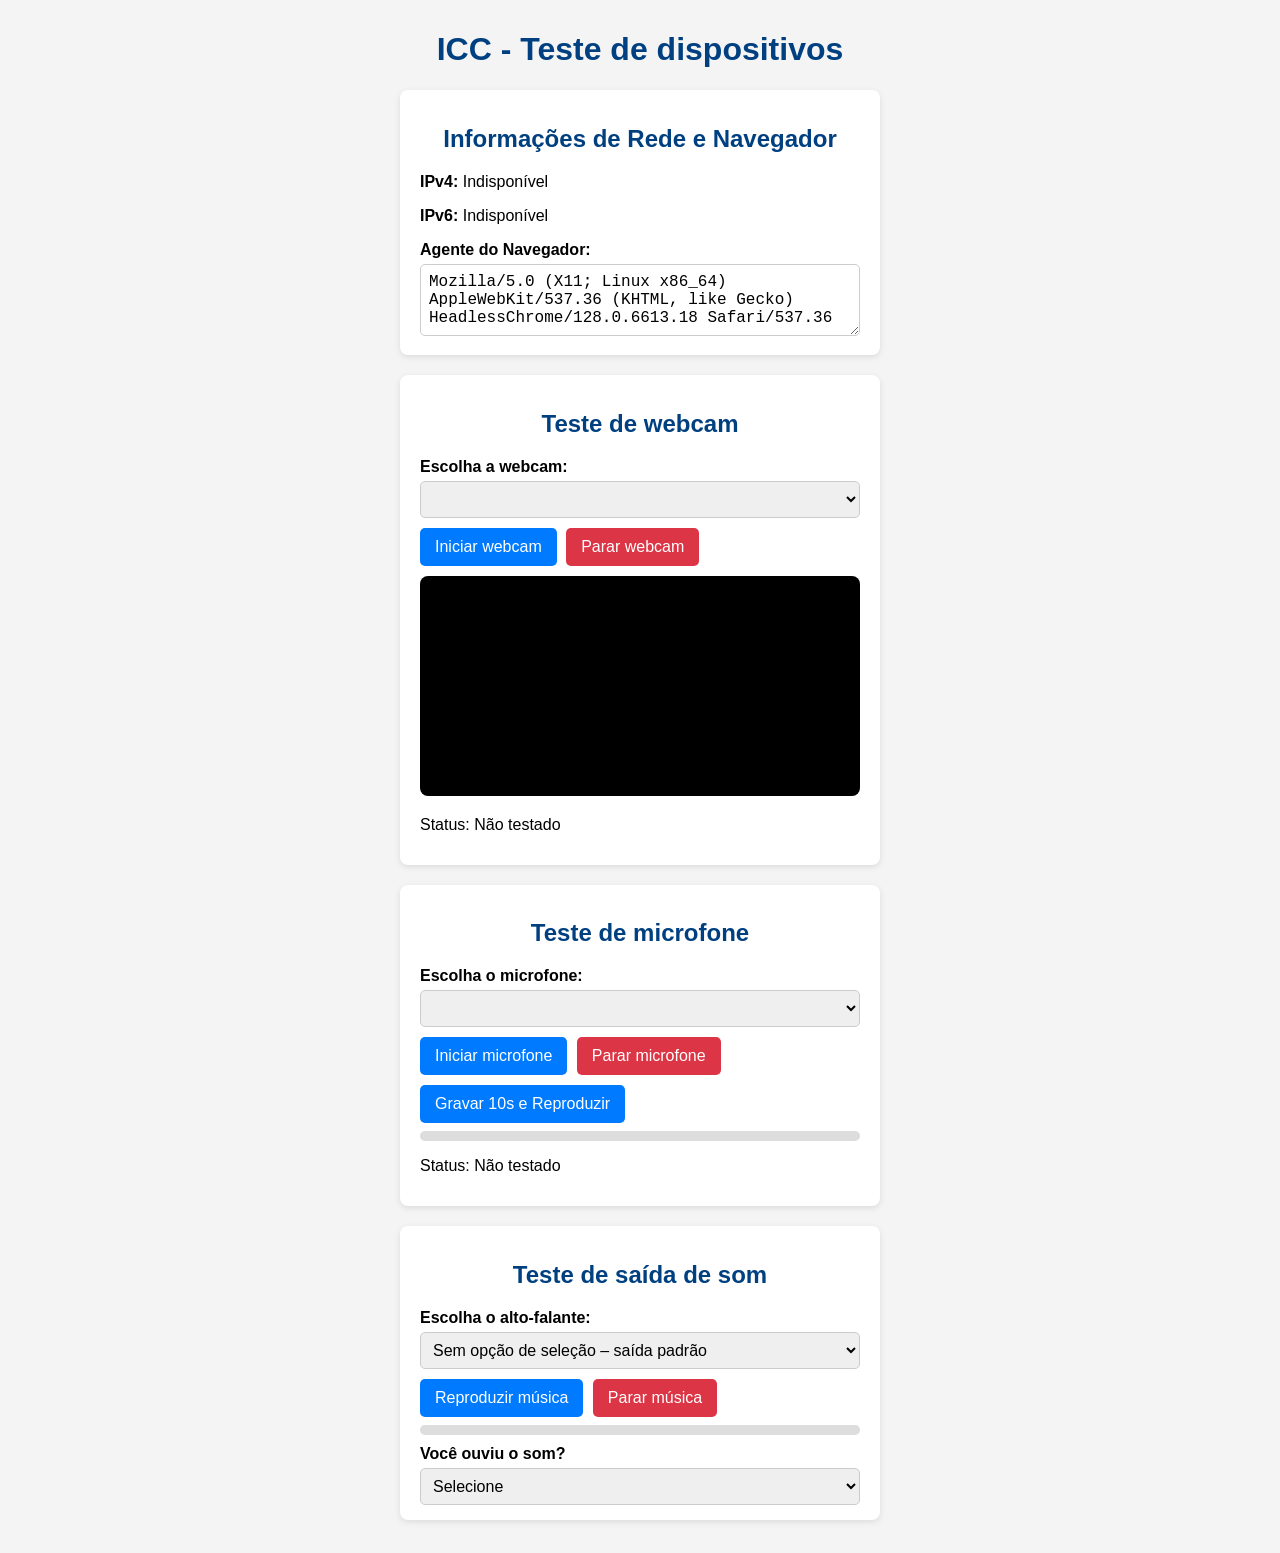
==== index.html @ 84e1ec60 "Create index.html" ====
<!DOCTYPE html>
<html lang="pt-BR">
<head>
  <meta charset="UTF-8" />
  <title>ICC - Teste de dispositivos</title>
  <meta name="viewport" content="width=device-width, initial-scale=1" />
  <style>
    body {
      font-family: Arial, sans-serif;
      margin: 0 auto;
      padding: 10px;
      max-width: 480px;
      background-color: #f4f4f4;
    }
    h1, h2 {
      text-align: center;
      color: #004080;
    }
    .test-section {
      background-color: #fff;
      padding: 15px 20px;
      margin-bottom: 20px;
      border-radius: 8px;
      box-shadow: 0 2px 6px rgba(0, 0, 0, 0.1);
    }
    label {
      font-weight: bold;
      display: block;
      margin-top: 10px;
    }
    select, textarea {
      width: 100%;
      padding: 8px;
      box-sizing: border-box;
      margin-top: 5px;
      font-size: 1rem;
      border: 1px solid #ccc;
      border-radius: 5px;
    }
    button {
      margin-top: 10px;
      margin-right: 5px;
      padding: 10px 15px;
      font-size: 1rem;
      border: none;
      border-radius: 5px;
      background-color: #007bff;
      color: white;
      cursor: pointer;
    }
    button.stop {
      background-color: #dc3545;
    }
    button:hover {
      background-color: #0056b3;
    }
    button.stop:hover {
      background-color: #b52a37;
    }
    button:disabled {
      background-color: #aaa;
      cursor: not-allowed;
    }
    video {
      width: 100%;
      background: #000;
      border-radius: 8px;
      margin-top: 10px;
    }
    #mic-level, #speaker-level {
      width: 100%;
      height: 10px;
      background: #ddd;
      border-radius: 5px;
      overflow: hidden;
      margin-top: 8px;
    }
    #mic-bar {
      height: 10px;
      background: #28a745;
      width: 0%;
      transition: width 0.2s;
    }
    #speaker-bar {
      height: 10px;
      background: #ffc107;
      width: 0%;
      transition: width 0.2s;
    }
    .geo-label, .isp-label {
      margin-top:2px;
      font-size: 0.98em;
      color: #555;
      font-style: italic;
    }
  </style>
</head>
<body>
<h1>ICC - Teste de dispositivos</h1>

<!-- Rede -->
<div class="test-section">
  <h2>Informações de Rede e Navegador</h2>
  <p><strong>IPv4:</strong> <span id="ipv4">Detectando...</span></p>
  <p class="geo-label" id="geo-ipv4"></p>
  <p class="isp-label" id="isp-label-ipv4"></p>
  <p><strong>IPv6:</strong> <span id="ipv6">Detectando...</span></p>
  <p class="geo-label" id="geo-ipv6"></p>
  <p class="isp-label" id="isp-label-ipv6"></p>
  <label>Agente do Navegador:</label>
  <textarea id="user-agent" rows="3" readonly></textarea>
</div>

<!-- Webcam -->
<div class="test-section">
  <h2>Teste de webcam</h2>
  <label for="webcam-select">Escolha a webcam:</label>
  <select id="webcam-select"></select>
  <button onclick="startWebcam()">Iniciar webcam</button>
  <button onclick="stopWebcam()" class="stop">Parar webcam</button>
  <video id="webcam" autoplay playsinline></video>
  <p id="webcam-status">Status: Não testado</p>
</div>

<!-- Microfone -->
<div class="test-section">
  <h2>Teste de microfone</h2>
  <label for="mic-select">Escolha o microfone:</label>
  <select id="mic-select"></select>
  <button onclick="startMic()">Iniciar microfone</button>
  <button onclick="stopMic()" class="stop">Parar microfone</button>
  <button onclick="recordMicFor10s()">Gravar 10s e Reproduzir</button>
  <div id="mic-level"><div id="mic-bar"></div></div>
  <p id="mic-status">Status: Não testado</p>
  <audio id="mic-playback" controls style="margin-top:10px; display:none;"></audio>
</div>

<!-- Saída de som -->
<div class="test-section">
  <h2>Teste de saída de som</h2>
  <label for="spk-select">Escolha o alto-falante:</label>
  <select id="spk-select"></select>
  <audio id="audio-test" src="test-sound.mp3" preload="auto"></audio>
  <button id="playBtn" onclick="playSound()">Reproduzir música</button>
  <button onclick="stopSound()" class="stop">Parar música</button>
  <div id="speaker-level"><div id="speaker-bar"></div></div>
  <label>Você ouviu o som?</label>
  <select id="speaker-result">
    <option value="">Selecione</option>
    <option value="sim">Sim</option>
    <option value="nao">Não</option>
  </select>
</div>

<script>
  document.getElementById("user-agent").value = navigator.userAgent;
  const webcamSelect = document.getElementById("webcam-select");
  const micSelect = document.getElementById("mic-select");
  const spkSelect = document.getElementById("spk-select");
  const video = document.getElementById("webcam");
  const micBar = document.getElementById("mic-bar");
  const speakerBar = document.getElementById("speaker-bar");
  const playBtn = document.getElementById("playBtn");
  const audio = document.getElementById("audio-test");
  const micPlayback = document.getElementById("mic-playback");

  let webcamStream = null;
  let micStream = null;
  let micAudioContext = null;
  let micProcessor = null;
  let speakerAudioContext = null;
  let speakerAnalyser = null;
  let speakerProcessor = null;
  let speakerSource = null;
  let micRecorder = null;
  let recordedChunks = [];

  function listDevices() {
    navigator.mediaDevices.enumerateDevices().then(devices => {
      webcamSelect.innerHTML = "";
      micSelect.innerHTML = "";
      spkSelect.innerHTML = "";
      devices.forEach(device => {
        const option = document.createElement("option");
        option.value = device.deviceId;
        option.text = device.label || "Dispositivo não identificado";
        if (device.kind === "videoinput") webcamSelect.appendChild(option.cloneNode(true));
        if (device.kind === "audioinput") micSelect.appendChild(option.cloneNode(true));
        if (device.kind === "audiooutput" && typeof spkSelect.setSinkId === "function")
          spkSelect.appendChild(option.cloneNode(true));
      });
      if (spkSelect.options.length === 0) {
        let option = document.createElement("option");
        option.value = "";
        option.text = "Sem opção de seleção – saída padrão";
        spkSelect.appendChild(option);
      }
    });
  }

  function startWebcam() {
    stopWebcam();
    const deviceId = webcamSelect.value;
    const constraints = { video: { deviceId: deviceId ? { exact: deviceId } : undefined } };
    navigator.mediaDevices.getUserMedia(constraints)
      .then(stream => {
        webcamStream = stream;
        video.srcObject = stream;
        document.getElementById("webcam-status").textContent = "Webcam funcionando!";
      })
      .catch(() => {
        document.getElementById("webcam-status").textContent = "Erro ao acessar a webcam.";
      });
  }

  function stopWebcam() {
    if (webcamStream) {
      webcamStream.getTracks().forEach(track => track.stop());
      webcamStream = null;
      video.srcObject = null;
      document.getElementById("webcam-status").textContent = "Webcam parada.";
    }
  }

  function startMic() {
    stopMic();
    const deviceId = micSelect.value;
    const constraints = { audio: deviceId ? { deviceId: { exact: deviceId } } : true };
    navigator.mediaDevices.getUserMedia({ audio: constraints.audio })
      .then(stream => {
        micStream = stream;
        micAudioContext = new (window.AudioContext || window.webkitAudioContext)();
        const source = micAudioContext.createMediaStreamSource(stream);
        const analyser = micAudioContext.createAnalyser();
        micProcessor = micAudioContext.createScriptProcessor(1024, 1, 1);
        source.connect(analyser);
        analyser.connect(micProcessor);
        micProcessor.connect(micAudioContext.destination);
        micProcessor.onaudioprocess = () => {
          let data = new Uint8Array(analyser.frequencyBinCount);
          analyser.getByteFrequencyData(data);
          let avg = data.reduce((a, b) => a + b) / data.length;
          micBar.style.width = Math.min(100, avg) + "%";
          if (avg > 10)
            document.getElementById("mic-status").textContent = "Microfone funcionando!";
        };
        document.getElementById("mic-status").textContent = "Microfone capturando...";
      })
      .catch(() => {
        document.getElementById("mic-status").textContent = "Erro ao acessar o microfone.";
      });
  }

  function stopMic() {
    if (micProcessor) micProcessor.disconnect();
    if (micAudioContext) micAudioContext.close();
    if (micStream) micStream.getTracks().forEach(track => track.stop());
    micProcessor = null;
    micAudioContext = null;
    micStream = null;
    micBar.style.width = "0%";
    document.getElementById("mic-status").textContent = "Microfone parado.";
  }

  // --- New: Record 10s mic and playback ---
  function recordMicFor10s() {
    navigator.mediaDevices.getUserMedia({ audio: true })
      .then(stream => {
        micRecorder = new MediaRecorder(stream);
        recordedChunks = [];

        micRecorder.ondataavailable = e => {
          if (e.data.size > 0) recordedChunks.push(e.data);
        };

        micRecorder.onstop = () => {
          const blob = new Blob(recordedChunks, { type: "audio/webm" });
          const url = URL.createObjectURL(blob);
          micPlayback.src = url;
          micPlayback.style.display = "block";
          micPlayback.play();
        };

        micRecorder.start();
        document.getElementById("mic-status").textContent = "Gravando 10s...";

        setTimeout(() => {
          micRecorder.stop();
          stream.getTracks().forEach(track => track.stop());
          document.getElementById("mic-status").textContent = "Reprodução da gravação.";
        }, 10000);
      })
      .catch(err => {
        document.getElementById("mic-status").textContent = "Erro ao gravar: " + err;
      });
  }

  // --- Áudio de saída ---
  function setupSpeakerAnalyzer() {
    if (!speakerAudioContext) {
      speakerAudioContext = new (window.AudioContext || window.webkitAudioContext)();
      speakerSource = speakerAudioContext.createMediaElementSource(audio);
      speakerAnalyser = speakerAudioContext.createAnalyser();
      speakerProcessor = speakerAudioContext.createScriptProcessor(1024, 1, 1);
      speakerSource.connect(speakerAnalyser);
      speakerAnalyser.connect(speakerProcessor);
      speakerProcessor.connect(speakerAudioContext.destination);
      speakerSource.connect(speakerAudioContext.destination);
      speakerProcessor.onaudioprocess = () => {
        let data = new Uint8Array(speakerAnalyser.frequencyBinCount);
        speakerAnalyser.getByteFrequencyData(data);
        let avg = data.reduce((a, b) => a + b) / data.length;
        speakerBar.style.width = Math.min(100, avg) + "%";
      };
    }
  }

  function playSound() {
    playBtn.disabled = true;
    setupSpeakerAnalyzer();
    if (speakerAudioContext && speakerAudioContext.state === "suspended") {
      speakerAudioContext.resume().then(() => playAudio());
    } else {
      playAudio();
    }
    function playAudio() {
      const outputId = spkSelect.value;
      playBtn.disabled = false;
      if (typeof audio.setSinkId === "function" && outputId) {
        audio.setSinkId(outputId).then(() => audio.play()).catch(() => audio.play());
      } else {
        audio.play();
      }
    }
  }

  function stopSound() {
    audio.pause();
    audio.currentTime = 0;
    speakerBar.style.width = "0%";
    if (speakerAudioContext && speakerAudioContext.state !== "closed") {
      speakerAudioContext.suspend();
    }
  }

  // --- IP/ISP info ---
  function getIPv4AndISP() {
    fetch("https://ipwhois.app/json/?lang=pt")
      .then(res => res.json())
      .then(data => {
        document.getElementById("ipv4").textContent = data.ip || "Indisponível";
        let geo = [];
        if (data.city) geo.push(data.city);
        if (data.region) geo.push(data.region);
        if (data.country) geo.push(data.country);
        document.getElementById("geo-ipv4").textContent = geo.length ? "Localização: " + geo.join(", ") : "";
        document.getElementById("isp-label-ipv4").textContent = data.isp ? "Provedor (ISP): " + decodeURIComponent(escape(data.isp)) : "";
      })
      .catch(() => {
        document.getElementById("ipv4").textContent = "Indisponível";
        document.getElementById("geo-ipv4").textContent = "";
        document.getElementById("isp-label-ipv4").textContent = "";
      });
  }

  function getIPv6AndISP() {
    fetch("https://api64.ipify.org?format=json")
      .then(res => res.json())
      .then(ip => {
        if (ip.ip && ip.ip.includes(":")) {
          document.getElementById("ipv6").textContent = ip.ip;
          return fetch(`https://ipwhois.app/json/${ip.ip}?lang=pt`);
        } else {
          throw new Error("Sem IPv6");
        }
      })
      .then(res => res.json())
      .then(data => {
        let geo = [];
        if (data.city) geo.push(data.city);
        if (data.region) geo.push(data.region);
        if (data.country) geo.push(data.country);
        document.getElementById("geo-ipv6").textContent = geo.length ? "Localização: " + geo.join(", ") : "";
        document.getElementById("isp-label-ipv6").textContent = data.isp ? "Provedor (ISP): " + decodeURIComponent(escape(data.isp)) : "";
      })
      .catch(() => {
        document.getElementById("ipv6").textContent = "Indisponível";
        document.getElementById("geo-ipv6").textContent = "";
        document.getElementById("isp-label-ipv6").textContent = "";
      });
  }

  window.onload = () => {
    navigator.mediaDevices.getUserMedia({ audio: true })
      .then(stream => {
        stream.getTracks().forEach(t => t.stop());
        listDevices();
      })
      .catch(() => listDevices());
    getIPv4AndISP();
    getIPv6AndISP();
  };

  navigator.mediaDevices.addEventListener("devicechange", listDevices);
  audio.addEventListener("ended", () => {
    speakerBar.style.width = "0%";
  });
</script>
</body>
</html>
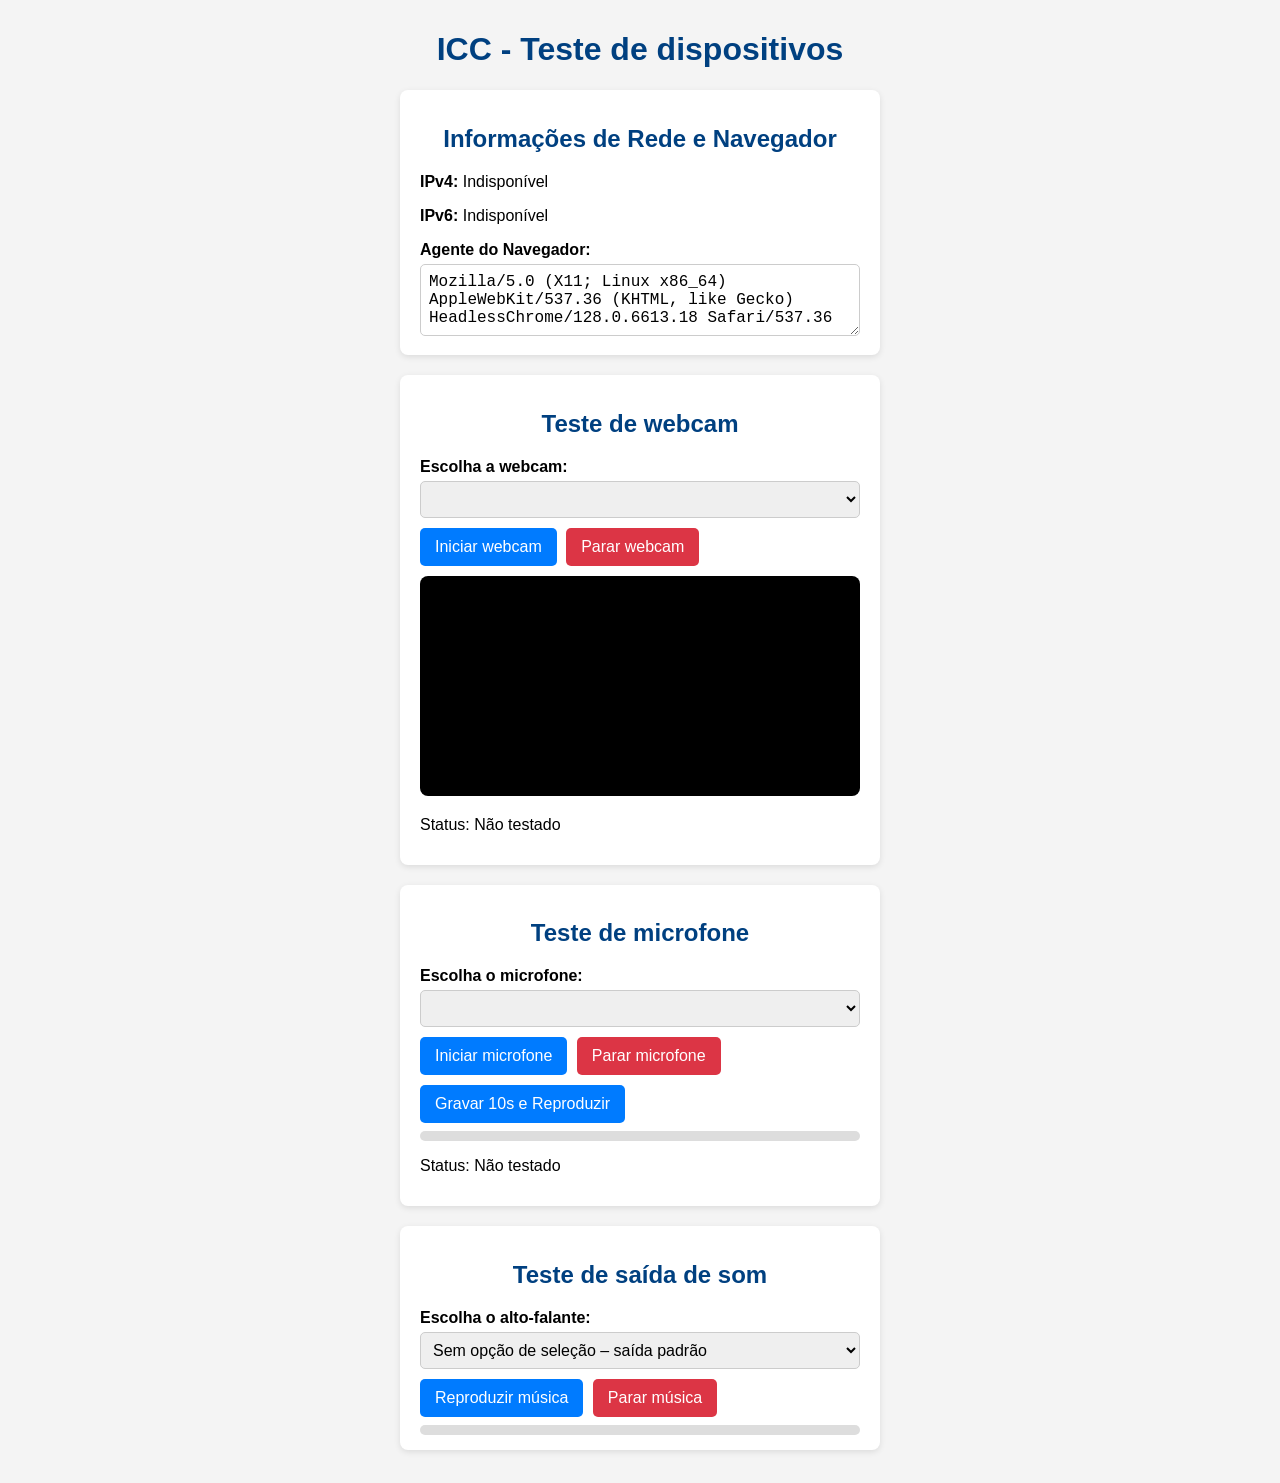
==== commit 50ebdcab: "Update index.html" ====
--- a/index.html
+++ b/index.html
@@ -144,12 +144,6 @@
   <button id="playBtn" onclick="playSound()">Reproduzir música</button>
   <button onclick="stopSound()" class="stop">Parar música</button>
   <div id="speaker-level"><div id="speaker-bar"></div></div>
-  <label>Você ouviu o som?</label>
-  <select id="speaker-result">
-    <option value="">Selecione</option>
-    <option value="sim">Sim</option>
-    <option value="nao">Não</option>
-  </select>
 </div>
 
 <script>
@@ -262,7 +256,7 @@
     document.getElementById("mic-status").textContent = "Microfone parado.";
   }
 
-  // --- New: Record 10s mic and playback ---
+  // --- New: Record 10s mic with countdown ---
   function recordMicFor10s() {
     navigator.mediaDevices.getUserMedia({ audio: true })
       .then(stream => {
@@ -282,9 +276,19 @@
         };
 
         micRecorder.start();
-        document.getElementById("mic-status").textContent = "Gravando 10s...";
+
+        let remaining = 10; // countdown seconds
+        document.getElementById("mic-status").textContent = `Gravando (${remaining}s restantes)...`;
+
+        let countdown = setInterval(() => {
+          remaining--;
+          if (remaining > 0) {
+            document.getElementById("mic-status").textContent = `Gravando (${remaining}s restantes)...`;
+          }
+        }, 1000);
 
         setTimeout(() => {
+          clearInterval(countdown);
           micRecorder.stop();
           stream.getTracks().forEach(track => track.stop());
           document.getElementById("mic-status").textContent = "Reprodução da gravação.";
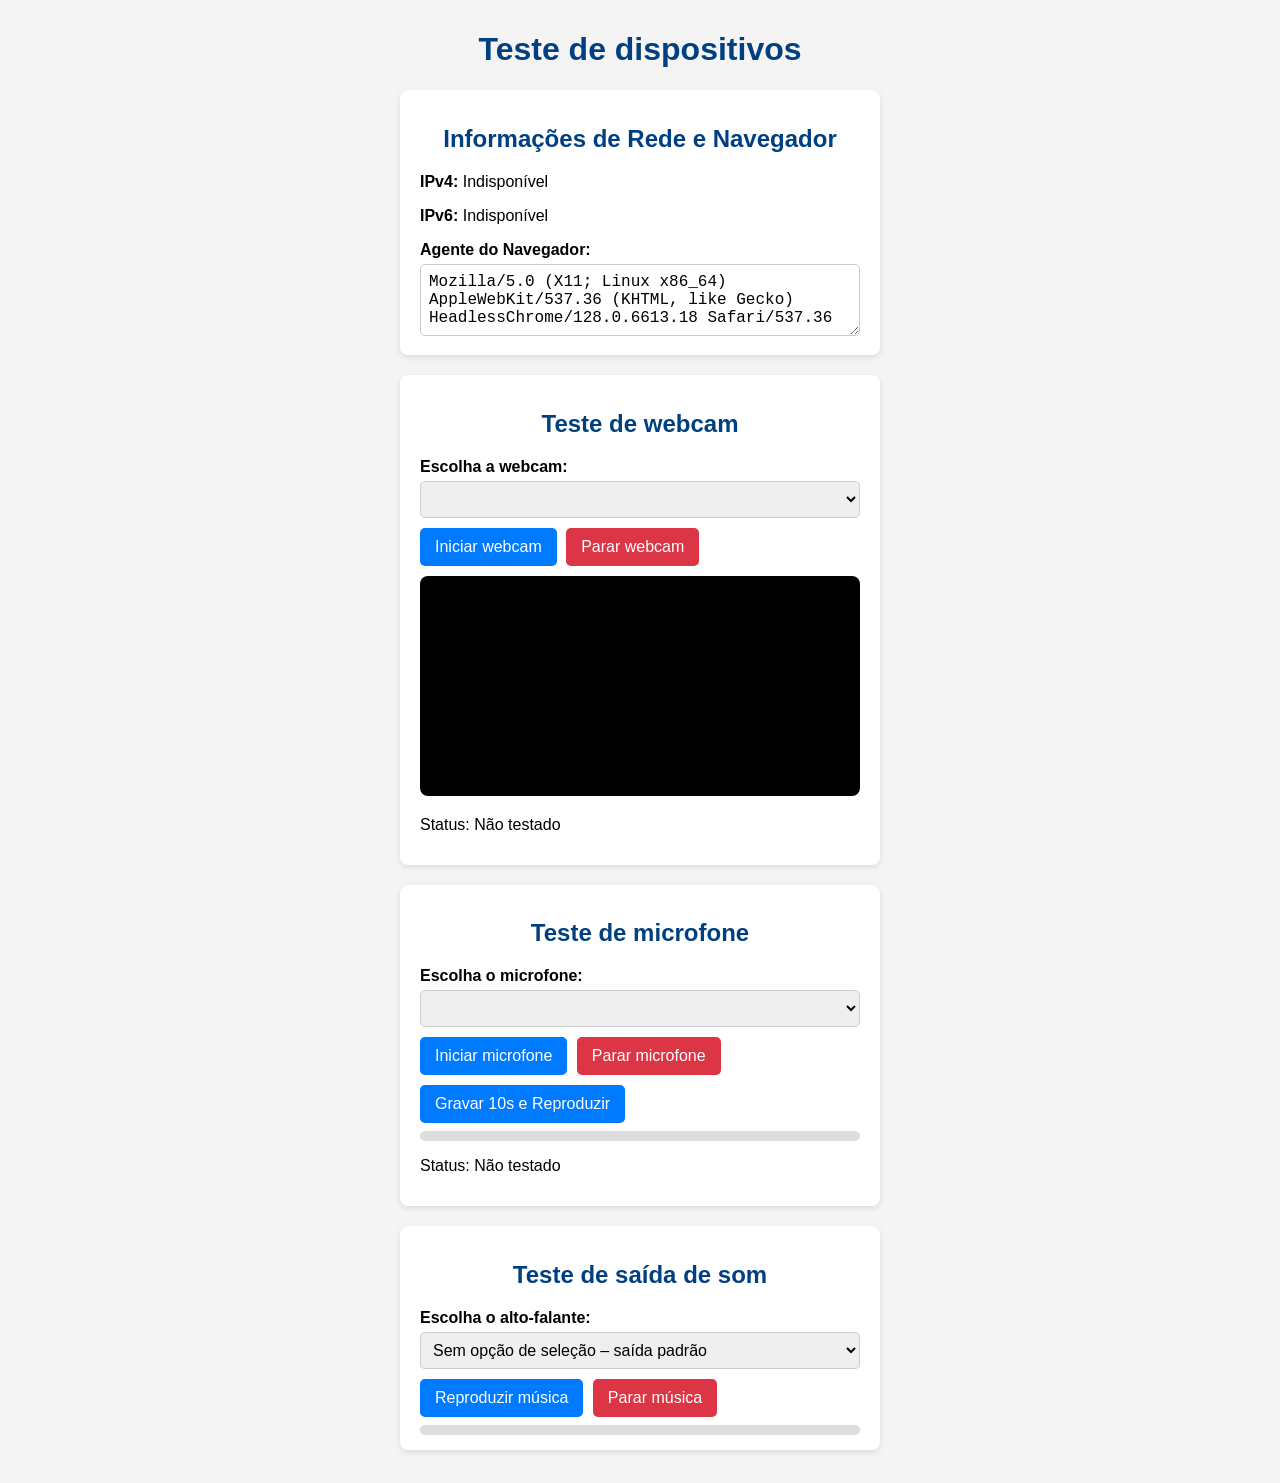
==== commit 7751992e: "Update index.html" ====
--- a/index.html
+++ b/index.html
@@ -2,7 +2,7 @@
 <html lang="pt-BR">
 <head>
   <meta charset="UTF-8" />
-  <title>ICC - Teste de dispositivos</title>
+  <title>Teste de dispositivos</title>
   <meta name="viewport" content="width=device-width, initial-scale=1" />
   <style>
     body {
@@ -87,6 +87,11 @@
       width: 0%;
       transition: width 0.2s;
     }
+    #mic-playback {
+      margin-top: 10px;
+      display: none;
+      width: 100%;
+    }
     .geo-label, .isp-label {
       margin-top:2px;
       font-size: 0.98em;
@@ -96,7 +101,7 @@
   </style>
 </head>
 <body>
-<h1>ICC - Teste de dispositivos</h1>
+<h1>Teste de dispositivos</h1>
 
 <!-- Rede -->
 <div class="test-section">
@@ -132,7 +137,7 @@
   <button onclick="recordMicFor10s()">Gravar 10s e Reproduzir</button>
   <div id="mic-level"><div id="mic-bar"></div></div>
   <p id="mic-status">Status: Não testado</p>
-  <audio id="mic-playback" controls style="margin-top:10px; display:none;"></audio>
+  <audio id="mic-playback" controls></audio>
 </div>
 
 <!-- Saída de som -->
@@ -147,7 +152,10 @@
 </div>
 
 <script>
+  // Populate UA
   document.getElementById("user-agent").value = navigator.userAgent;
+
+  // Elements
   const webcamSelect = document.getElementById("webcam-select");
   const micSelect = document.getElementById("mic-select");
   const spkSelect = document.getElementById("spk-select");
@@ -158,22 +166,62 @@
   const audio = document.getElementById("audio-test");
   const micPlayback = document.getElementById("mic-playback");
 
+  // State
   let webcamStream = null;
   let micStream = null;
+
+  // Live mic monitor
   let micAudioContext = null;
-  let micProcessor = null;
+  let micWorkletNode = null;
+
+  // Speaker analyzer via AudioWorklet
   let speakerAudioContext = null;
-  let speakerAnalyser = null;
-  let speakerProcessor = null;
+  let speakerWorkletNode = null;
   let speakerSource = null;
+
+  // Recorder
   let micRecorder = null;
   let recordedChunks = [];
 
+  // Recording-time monitor
+  let recordAudioContext = null;
+  let recordWorkletNode = null;
+
+  // Helper: create an ObjectURL for the AudioWorklet processor code
+  function makeLevelWorkletURL() {
+    const code = `
+      class LevelMeterProcessor extends AudioWorkletProcessor {
+        process(inputs) {
+          const input = inputs[0];
+          if (input && input[0]) {
+            const ch = input[0];
+            let sum = 0;
+            for (let i = 0; i < ch.length; i++) sum += Math.abs(ch[i]);
+            const avg = ch.length ? sum / ch.length : 0;
+            this.port.postMessage(avg);
+          }
+          return true;
+        }
+      }
+      registerProcessor('level-meter', LevelMeterProcessor);
+    `;
+    return URL.createObjectURL(new Blob([code], { type: 'application/javascript' }));
+  }
+
+  async function addLevelWorkletTo(ac) {
+    // Each AudioContext must load its own worklet module
+    const url = makeLevelWorkletURL();
+    await ac.audioWorklet.addModule(url);
+    URL.revokeObjectURL(url);
+  }
+
+  // Devices
   function listDevices() {
     navigator.mediaDevices.enumerateDevices().then(devices => {
       webcamSelect.innerHTML = "";
       micSelect.innerHTML = "";
       spkSelect.innerHTML = "";
+
       devices.forEach(device => {
         const option = document.createElement("option");
         option.value = device.deviceId;
@@ -183,8 +231,9 @@
         if (device.kind === "audiooutput" && typeof spkSelect.setSinkId === "function")
           spkSelect.appendChild(option.cloneNode(true));
       });
+
       if (spkSelect.options.length === 0) {
-        let option = document.createElement("option");
+        const option = document.createElement("option");
         option.value = "";
         option.text = "Sem opção de seleção – saída padrão";
         spkSelect.appendChild(option);
@@ -192,6 +241,7 @@
     });
   }
 
+  // Webcam
   function startWebcam() {
     stopWebcam();
     const deviceId = webcamSelect.value;
@@ -206,128 +256,138 @@
         document.getElementById("webcam-status").textContent = "Erro ao acessar a webcam.";
       });
   }
-
   function stopWebcam() {
     if (webcamStream) {
-      webcamStream.getTracks().forEach(track => track.stop());
+      webcamStream.getTracks().forEach(t => t.stop());
+      video.srcObject = null;
       webcamStream = null;
-      video.srcObject = null;
       document.getElementById("webcam-status").textContent = "Webcam parada.";
     }
   }
 
-  function startMic() {
+  // Live mic using AudioWorklet
+  async function startMic() {
     stopMic();
     const deviceId = micSelect.value;
     const constraints = { audio: deviceId ? { deviceId: { exact: deviceId } } : true };
-    navigator.mediaDevices.getUserMedia({ audio: constraints.audio })
-      .then(stream => {
-        micStream = stream;
-        micAudioContext = new (window.AudioContext || window.webkitAudioContext)();
-        const source = micAudioContext.createMediaStreamSource(stream);
-        const analyser = micAudioContext.createAnalyser();
-        micProcessor = micAudioContext.createScriptProcessor(1024, 1, 1);
-        source.connect(analyser);
-        analyser.connect(micProcessor);
-        micProcessor.connect(micAudioContext.destination);
-        micProcessor.onaudioprocess = () => {
-          let data = new Uint8Array(analyser.frequencyBinCount);
-          analyser.getByteFrequencyData(data);
-          let avg = data.reduce((a, b) => a + b) / data.length;
-          micBar.style.width = Math.min(100, avg) + "%";
-          if (avg > 10)
-            document.getElementById("mic-status").textContent = "Microfone funcionando!";
-        };
-        document.getElementById("mic-status").textContent = "Microfone capturando...";
-      })
-      .catch(() => {
-        document.getElementById("mic-status").textContent = "Erro ao acessar o microfone.";
-      });
+    try {
+      const stream = await navigator.mediaDevices.getUserMedia({ audio: constraints.audio });
+      micStream = stream;
+
+      micAudioContext = new (window.AudioContext || window.webkitAudioContext)();
+      await addLevelWorkletTo(micAudioContext);
+
+      const source = micAudioContext.createMediaStreamSource(stream);
+      micWorkletNode = new AudioWorkletNode(micAudioContext, 'level-meter');
+      micWorkletNode.port.onmessage = (e) => {
+        const pct = Math.min(100, Math.round(e.data * 100));
+        micBar.style.width = pct + "%";
+        if (pct > 10) document.getElementById("mic-status").textContent = "Microfone funcionando!";
+      };
+
+      source.connect(micWorkletNode);
+      document.getElementById("mic-status").textContent = "Microfone capturando...";
+    } catch (e) {
+      document.getElementById("mic-status").textContent = "Erro ao acessar o microfone.";
+    }
   }
 
   function stopMic() {
-    if (micProcessor) micProcessor.disconnect();
-    if (micAudioContext) micAudioContext.close();
-    if (micStream) micStream.getTracks().forEach(track => track.stop());
-    micProcessor = null;
+    if (micWorkletNode) { try { micWorkletNode.disconnect(); } catch {} }
+    if (micAudioContext) { try { micAudioContext.close(); } catch {} }
+    if (micStream) { micStream.getTracks().forEach(t => t.stop()); }
+    micWorkletNode = null;
     micAudioContext = null;
     micStream = null;
     micBar.style.width = "0%";
     document.getElementById("mic-status").textContent = "Microfone parado.";
   }
 
-  // --- New: Record 10s mic with countdown ---
-  function recordMicFor10s() {
-    navigator.mediaDevices.getUserMedia({ audio: true })
-      .then(stream => {
-        micRecorder = new MediaRecorder(stream);
-        recordedChunks = [];
-
-        micRecorder.ondataavailable = e => {
-          if (e.data.size > 0) recordedChunks.push(e.data);
-        };
-
-        micRecorder.onstop = () => {
-          const blob = new Blob(recordedChunks, { type: "audio/webm" });
-          const url = URL.createObjectURL(blob);
-          micPlayback.src = url;
-          micPlayback.style.display = "block";
-          micPlayback.play();
-        };
-
-        micRecorder.start();
-
-        let remaining = 10; // countdown seconds
-        document.getElementById("mic-status").textContent = `Gravando (${remaining}s restantes)...`;
-
-        let countdown = setInterval(() => {
-          remaining--;
-          if (remaining > 0) {
-            document.getElementById("mic-status").textContent = `Gravando (${remaining}s restantes)...`;
-          }
-        }, 1000);
-
-        setTimeout(() => {
-          clearInterval(countdown);
-          micRecorder.stop();
-          stream.getTracks().forEach(track => track.stop());
-          document.getElementById("mic-status").textContent = "Reprodução da gravação.";
-        }, 10000);
-      })
-      .catch(err => {
-        document.getElementById("mic-status").textContent = "Erro ao gravar: " + err;
-      });
-  }
-
-  // --- Áudio de saída ---
-  function setupSpeakerAnalyzer() {
+  // Record 10s with countdown and visualize using AudioWorklet
+  async function recordMicFor10s() {
+    try {
+      const stream = await navigator.mediaDevices.getUserMedia({ audio: true });
+      micRecorder = new MediaRecorder(stream);
+      recordedChunks = [];
+
+      recordAudioContext = new (window.AudioContext || window.webkitAudioContext)();
+      await addLevelWorkletTo(recordAudioContext);
+
+      const source = recordAudioContext.createMediaStreamSource(stream);
+      recordWorkletNode = new AudioWorkletNode(recordAudioContext, 'level-meter');
+      recordWorkletNode.port.onmessage = (e) => {
+        const pct = Math.min(100, Math.round(e.data * 100));
+        micBar.style.width = pct + "%";
+      };
+
+      source.connect(recordWorkletNode);
+
+      micRecorder.ondataavailable = e => { if (e.data.size > 0) recordedChunks.push(e.data); };
+      micRecorder.onstop = () => {
+        try { recordWorkletNode.disconnect(); } catch {}
+        try { recordAudioContext.close(); } catch {}
+        micBar.style.width = "0%";
+
+        const blob = new Blob(recordedChunks, { type: "audio/webm" });
+        const url = URL.createObjectURL(blob);
+        micPlayback.src = url;
+        micPlayback.style.display = "block";
+        micPlayback.play();
+      };
+
+      micRecorder.start();
+
+      let remaining = 10;
+      const status = document.getElementById("mic-status");
+      status.textContent = `Gravando (${remaining}s restantes)...`;
+
+      const countdown = setInterval(() => {
+        remaining--;
+        if (remaining > 0) status.textContent = `Gravando (${remaining}s restantes)...`;
+      }, 1000);
+
+      setTimeout(() => {
+        clearInterval(countdown);
+        micRecorder.stop();
+        stream.getTracks().forEach(t => t.stop());
+        status.textContent = "Reprodução da gravação.";
+      }, 10000);
+    } catch (err) {
+      document.getElementById("mic-status").textContent = "Erro ao gravar: " + err;
+    }
+  }
+
+  // Speaker analyzer using AudioWorklet (replaces ScriptProcessorNode)
+  async function setupSpeakerAnalyzer() {
     if (!speakerAudioContext) {
       speakerAudioContext = new (window.AudioContext || window.webkitAudioContext)();
+      await addLevelWorkletTo(speakerAudioContext);
+
       speakerSource = speakerAudioContext.createMediaElementSource(audio);
-      speakerAnalyser = speakerAudioContext.createAnalyser();
-      speakerProcessor = speakerAudioContext.createScriptProcessor(1024, 1, 1);
-      speakerSource.connect(speakerAnalyser);
-      speakerAnalyser.connect(speakerProcessor);
-      speakerProcessor.connect(speakerAudioContext.destination);
+      speakerWorkletNode = new AudioWorkletNode(speakerAudioContext, 'level-meter');
+      speakerWorkletNode.port.onmessage = (e) => {
+        const level = Math.min(100, Math.round(e.data * 100));
+        speakerBar.style.width = level + "%";
+      };
+
+      // Route audio to worklet and to speakers
+      speakerSource.connect(speakerWorkletNode);
       speakerSource.connect(speakerAudioContext.destination);
-      speakerProcessor.onaudioprocess = () => {
-        let data = new Uint8Array(speakerAnalyser.frequencyBinCount);
-        speakerAnalyser.getByteFrequencyData(data);
-        let avg = data.reduce((a, b) => a + b) / data.length;
-        speakerBar.style.width = Math.min(100, avg) + "%";
-      };
+      // Worklet node doesn't need to connect to destination; it's only for metering
     }
   }
 
   function playSound() {
     playBtn.disabled = true;
-    setupSpeakerAnalyzer();
-    if (speakerAudioContext && speakerAudioContext.state === "suspended") {
-      speakerAudioContext.resume().then(() => playAudio());
-    } else {
-      playAudio();
-    }
-    function playAudio() {
+    setupSpeakerAnalyzer().then(() => {
+      if (speakerAudioContext.state === "suspended") {
+        speakerAudioContext.resume().then(startPlayback).catch(startPlayback);
+      } else {
+        startPlayback();
+      }
+    });
+
+    function startPlayback() {
       const outputId = spkSelect.value;
       playBtn.disabled = false;
       if (typeof audio.setSinkId === "function" && outputId) {
@@ -347,16 +407,13 @@
     }
   }
 
-  // --- IP/ISP info ---
+  // IP/ISP info
   function getIPv4AndISP() {
     fetch("https://ipwhois.app/json/?lang=pt")
       .then(res => res.json())
       .then(data => {
         document.getElementById("ipv4").textContent = data.ip || "Indisponível";
-        let geo = [];
-        if (data.city) geo.push(data.city);
-        if (data.region) geo.push(data.region);
-        if (data.country) geo.push(data.country);
+        const geo = [data.city, data.region, data.country].filter(Boolean);
         document.getElementById("geo-ipv4").textContent = geo.length ? "Localização: " + geo.join(", ") : "";
         document.getElementById("isp-label-ipv4").textContent = data.isp ? "Provedor (ISP): " + decodeURIComponent(escape(data.isp)) : "";
       })
@@ -380,10 +437,7 @@
       })
       .then(res => res.json())
       .then(data => {
-        let geo = [];
-        if (data.city) geo.push(data.city);
-        if (data.region) geo.push(data.region);
-        if (data.country) geo.push(data.country);
+        const geo = [data.city, data.region, data.country].filter(Boolean);
         document.getElementById("geo-ipv6").textContent = geo.length ? "Localização: " + geo.join(", ") : "";
         document.getElementById("isp-label-ipv6").textContent = data.isp ? "Provedor (ISP): " + decodeURIComponent(escape(data.isp)) : "";
       })
@@ -394,6 +448,7 @@
       });
   }
 
+  // Init
   window.onload = () => {
     navigator.mediaDevices.getUserMedia({ audio: true })
       .then(stream => {
@@ -404,7 +459,6 @@
     getIPv4AndISP();
     getIPv6AndISP();
   };
-
   navigator.mediaDevices.addEventListener("devicechange", listDevices);
   audio.addEventListener("ended", () => {
     speakerBar.style.width = "0%";
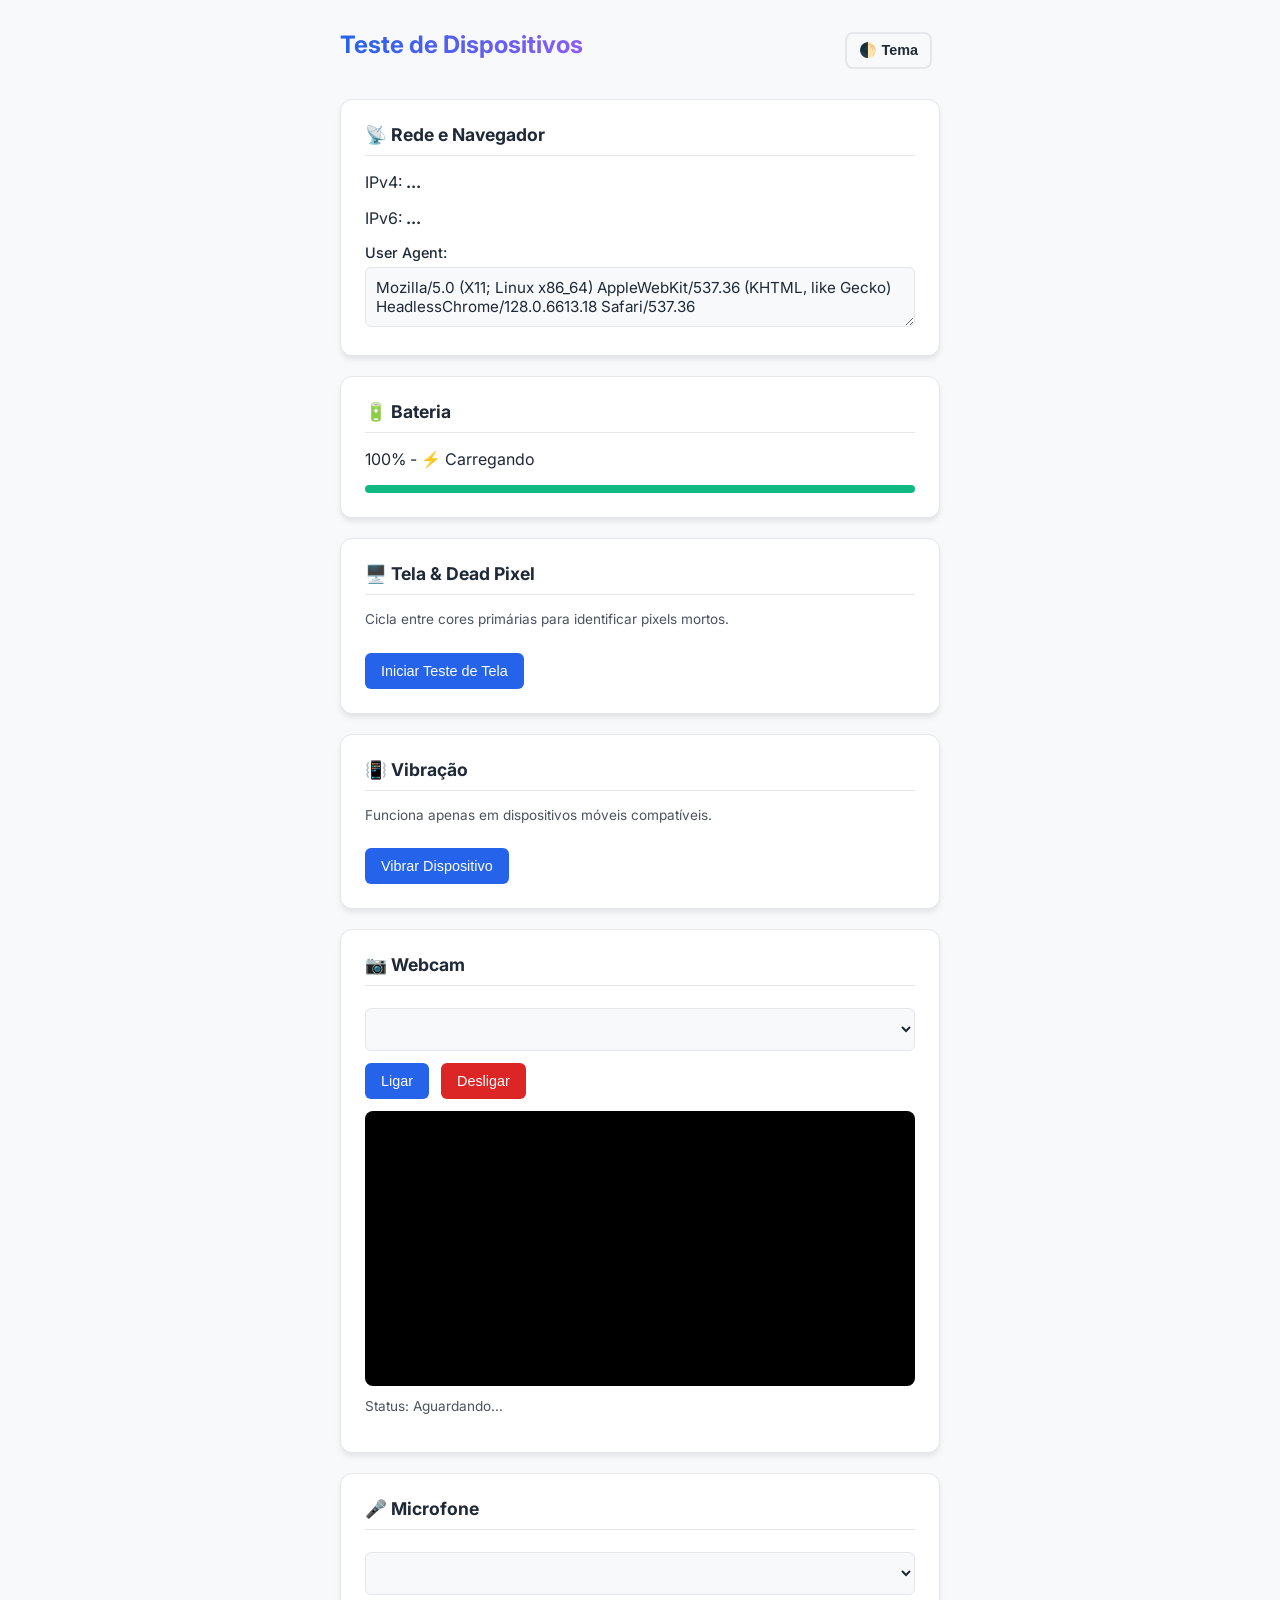
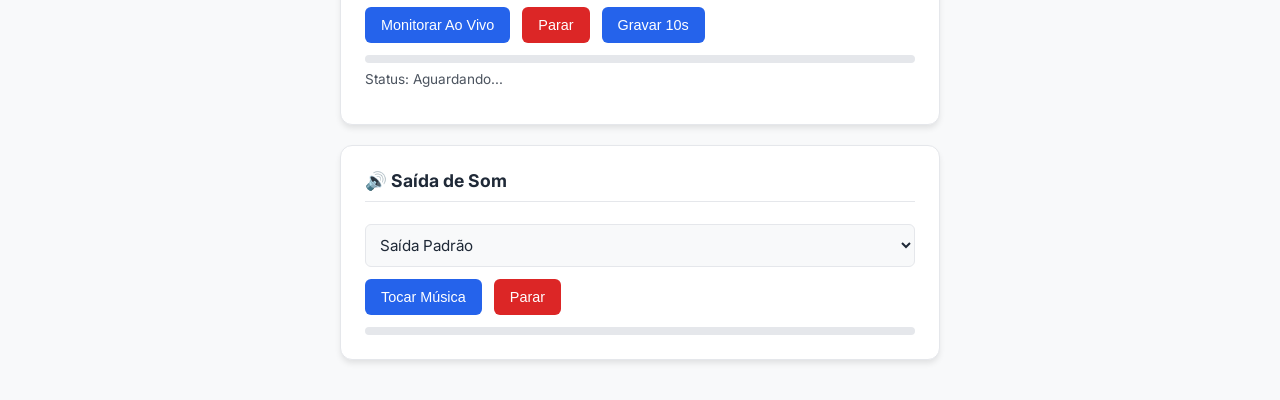
==== commit fa86cfc6: "Update index.html" ====
--- a/index.html
+++ b/index.html
@@ -1,468 +1,667 @@
 <!DOCTYPE html>
 <html lang="pt-BR">
+
 <head>
   <meta charset="UTF-8" />
-  <title>Teste de dispositivos</title>
+  <title>Teste de Dispositivos Pro</title>
   <meta name="viewport" content="width=device-width, initial-scale=1" />
+  <link rel="preconnect" href="https://fonts.googleapis.com">
+  <link rel="preconnect" href="https://fonts.gstatic.com" crossorigin>
+  <link href="https://fonts.googleapis.com/css2?family=Inter:wght@400;500;600;700&display=swap" rel="stylesheet">
   <style>
+    :root {
+      --bg-color: #f8f9fa;
+      --text-color: #1f2937;
+      --card-bg: #ffffff;
+      --primary: #2563eb;
+      --primary-hover: #1d4ed8;
+      --danger: #dc2626;
+      --danger-hover: #b91c1c;
+      --border-color: #e5e7eb;
+      --success: #10b981;
+    }
+
+    body.dark-mode {
+      --bg-color: #111827;
+      --text-color: #f9fafb;
+      --card-bg: #1f2937;
+      --primary: #3b82f6;
+      --primary-hover: #60a5fa;
+      --border-color: #374151;
+    }
+
     body {
-      font-family: Arial, sans-serif;
+      font-family: 'Inter', sans-serif;
+      margin: 0;
+      padding: 20px;
+      background-color: var(--bg-color);
+      color: var(--text-color);
+      transition: background-color 0.3s, color 0.3s;
+    }
+
+    .container {
+      max-width: 600px;
       margin: 0 auto;
+    }
+
+    header {
+      display: flex;
+      justify-content: space-between;
+      align-items: center;
+      margin-bottom: 30px;
+    }
+
+    h1 {
+      font-size: 1.5rem;
+      font-weight: 700;
+      margin: 0;
+      background: linear-gradient(90deg, var(--primary), #8b5cf6);
+      -webkit-background-clip: text;
+      -webkit-text-fill-color: transparent;
+    }
+
+    .theme-toggle {
+      background: none;
+      border: 2px solid var(--border-color);
+      color: var(--text-color);
+      padding: 8px 12px;
+      border-radius: 8px;
+      cursor: pointer;
+      font-weight: 600;
+      transition: all 0.2s;
+    }
+
+    .theme-toggle:hover {
+      background-color: var(--border-color);
+    }
+
+    .test-card {
+      background-color: var(--card-bg);
+      padding: 24px;
+      margin-bottom: 20px;
+      border-radius: 12px;
+      box-shadow: 0 4px 6px -1px rgba(0, 0, 0, 0.1);
+      border: 1px solid var(--border-color);
+      transition: transform 0.2s;
+    }
+
+    .test-card:hover {
+      transform: translateY(-2px);
+    }
+
+    h2 {
+      font-size: 1.1rem;
+      margin-top: 0;
+      margin-bottom: 16px;
+      border-bottom: 1px solid var(--border-color);
+      padding-bottom: 10px;
+    }
+
+    label {
+      font-weight: 500;
+      display: block;
+      margin-top: 12px;
+      font-size: 0.9rem;
+    }
+
+    select,
+    textarea {
+      width: 100%;
       padding: 10px;
-      max-width: 480px;
-      background-color: #f4f4f4;
-    }
-    h1, h2 {
-      text-align: center;
-      color: #004080;
-    }
-    .test-section {
-      background-color: #fff;
-      padding: 15px 20px;
-      margin-bottom: 20px;
-      border-radius: 8px;
-      box-shadow: 0 2px 6px rgba(0, 0, 0, 0.1);
-    }
-    label {
-      font-weight: bold;
-      display: block;
-      margin-top: 10px;
-    }
-    select, textarea {
-      width: 100%;
-      padding: 8px;
       box-sizing: border-box;
-      margin-top: 5px;
-      font-size: 1rem;
-      border: 1px solid #ccc;
-      border-radius: 5px;
-    }
+      margin-top: 6px;
+      font-size: 0.95rem;
+      border: 1px solid var(--border-color);
+      border-radius: 6px;
+      background-color: var(--bg-color);
+      color: var(--text-color);
+      font-family: inherit;
+    }
+
     button {
-      margin-top: 10px;
-      margin-right: 5px;
-      padding: 10px 15px;
-      font-size: 1rem;
+      margin-top: 12px;
+      margin-right: 8px;
+      padding: 10px 16px;
+      font-size: 0.9rem;
+      font-weight: 500;
       border: none;
-      border-radius: 5px;
-      background-color: #007bff;
+      border-radius: 6px;
+      background-color: var(--primary);
       color: white;
       cursor: pointer;
-    }
+      transition: background-color 0.2s;
+    }
+
+    button:hover {
+      background-color: var(--primary-hover);
+    }
+
     button.stop {
-      background-color: #dc3545;
-    }
-    button:hover {
-      background-color: #0056b3;
-    }
+      background-color: var(--danger);
+    }
+
     button.stop:hover {
-      background-color: #b52a37;
-    }
-    button:disabled {
-      background-color: #aaa;
-      cursor: not-allowed;
-    }
+      background-color: var(--danger-hover);
+    }
+
     video {
       width: 100%;
       background: #000;
       border-radius: 8px;
-      margin-top: 10px;
-    }
-    #mic-level, #speaker-level {
+      margin-top: 12px;
+    }
+
+    .bar-container {
       width: 100%;
-      height: 10px;
-      background: #ddd;
-      border-radius: 5px;
+      height: 8px;
+      background: var(--border-color);
+      border-radius: 4px;
       overflow: hidden;
+      margin-top: 12px;
+    }
+
+    .bar-fill {
+      height: 100%;
+      background: var(--success);
+      width: 0%;
+      transition: width 0.1s linear;
+    }
+
+    #speaker-bar {
+      background: #eab308;
+    }
+
+    .status-text {
+      font-size: 0.85rem;
+      color: var(--text-color);
+      opacity: 0.8;
       margin-top: 8px;
     }
-    #mic-bar {
-      height: 10px;
-      background: #28a745;
-      width: 0%;
-      transition: width 0.2s;
-    }
-    #speaker-bar {
-      height: 10px;
-      background: #ffc107;
-      width: 0%;
-      transition: width 0.2s;
-    }
-    #mic-playback {
-      margin-top: 10px;
+
+    /* Screen Test Overlay */
+    #screen-overlay {
+      position: fixed;
+      top: 0;
+      left: 0;
+      width: 100%;
+      height: 100%;
       display: none;
-      width: 100%;
-    }
-    .geo-label, .isp-label {
-      margin-top:2px;
-      font-size: 0.98em;
-      color: #555;
-      font-style: italic;
+      z-index: 9999;
+      cursor: crosshair;
+    }
+
+    #screen-instruction {
+      position: absolute;
+      top: 50%;
+      left: 50%;
+      transform: translate(-50%, -50%);
+      background: rgba(0, 0, 0, 0.7);
+      color: #fff;
+      padding: 20px;
+      border-radius: 8px;
+      pointer-events: none;
+      text-align: center;
     }
   </style>
 </head>
+
 <body>
-<h1>Teste de dispositivos</h1>
-
-<!-- Rede -->
-<div class="test-section">
-  <h2>Informações de Rede e Navegador</h2>
-  <p><strong>IPv4:</strong> <span id="ipv4">Detectando...</span></p>
-  <p class="geo-label" id="geo-ipv4"></p>
-  <p class="isp-label" id="isp-label-ipv4"></p>
-  <p><strong>IPv6:</strong> <span id="ipv6">Detectando...</span></p>
-  <p class="geo-label" id="geo-ipv6"></p>
-  <p class="isp-label" id="isp-label-ipv6"></p>
-  <label>Agente do Navegador:</label>
-  <textarea id="user-agent" rows="3" readonly></textarea>
-</div>
-
-<!-- Webcam -->
-<div class="test-section">
-  <h2>Teste de webcam</h2>
-  <label for="webcam-select">Escolha a webcam:</label>
-  <select id="webcam-select"></select>
-  <button onclick="startWebcam()">Iniciar webcam</button>
-  <button onclick="stopWebcam()" class="stop">Parar webcam</button>
-  <video id="webcam" autoplay playsinline></video>
-  <p id="webcam-status">Status: Não testado</p>
-</div>
-
-<!-- Microfone -->
-<div class="test-section">
-  <h2>Teste de microfone</h2>
-  <label for="mic-select">Escolha o microfone:</label>
-  <select id="mic-select"></select>
-  <button onclick="startMic()">Iniciar microfone</button>
-  <button onclick="stopMic()" class="stop">Parar microfone</button>
-  <button onclick="recordMicFor10s()">Gravar 10s e Reproduzir</button>
-  <div id="mic-level"><div id="mic-bar"></div></div>
-  <p id="mic-status">Status: Não testado</p>
-  <audio id="mic-playback" controls></audio>
-</div>
-
-<!-- Saída de som -->
-<div class="test-section">
-  <h2>Teste de saída de som</h2>
-  <label for="spk-select">Escolha o alto-falante:</label>
-  <select id="spk-select"></select>
-  <audio id="audio-test" src="test-sound.mp3" preload="auto"></audio>
-  <button id="playBtn" onclick="playSound()">Reproduzir música</button>
-  <button onclick="stopSound()" class="stop">Parar música</button>
-  <div id="speaker-level"><div id="speaker-bar"></div></div>
-</div>
-
-<script>
-  // Populate UA
-  document.getElementById("user-agent").value = navigator.userAgent;
-
-  // Elements
-  const webcamSelect = document.getElementById("webcam-select");
-  const micSelect = document.getElementById("mic-select");
-  const spkSelect = document.getElementById("spk-select");
-  const video = document.getElementById("webcam");
-  const micBar = document.getElementById("mic-bar");
-  const speakerBar = document.getElementById("speaker-bar");
-  const playBtn = document.getElementById("playBtn");
-  const audio = document.getElementById("audio-test");
-  const micPlayback = document.getElementById("mic-playback");
-
-  // State
-  let webcamStream = null;
-  let micStream = null;
-
-  // Live mic monitor
-  let micAudioContext = null;
-  let micWorkletNode = null;
-
-  // Speaker analyzer via AudioWorklet
-  let speakerAudioContext = null;
-  let speakerWorkletNode = null;
-  let speakerSource = null;
-
-  // Recorder
-  let micRecorder = null;
-  let recordedChunks = [];
-
-  // Recording-time monitor
-  let recordAudioContext = null;
-  let recordWorkletNode = null;
-
-  // Helper: create an ObjectURL for the AudioWorklet processor code
-  function makeLevelWorkletURL() {
-    const code = `
+
+  <div class="container">
+    <header>
+      <h1>Teste de Dispositivos</h1>
+      <button class="theme-toggle" onclick="toggleTheme()">🌓 Tema</button>
+    </header>
+
+    <!-- Rede -->
+    <div class="test-card">
+      <h2>📡 Rede e Navegador</h2>
+      <p>IPv4: <strong id="ipv4">...</strong> <span class="status-text" id="geo-ipv4"></span></p>
+      <p class="status-text" id="isp-label-ipv4"></p>
+      <p>IPv6: <strong id="ipv6">...</strong> <span class="status-text" id="geo-ipv6"></span></p>
+      <p class="status-text" id="isp-label-ipv6"></p>
+      <label>User Agent:</label>
+      <textarea id="user-agent" rows="2" readonly></textarea>
+    </div>
+
+    <!-- Bateria -->
+    <div class="test-card">
+      <h2>🔋 Bateria</h2>
+      <p id="battery-status">Detectando...</p>
+      <div class="bar-container">
+        <div id="battery-bar" class="bar-fill" style="background-color: var(--primary);"></div>
+      </div>
+    </div>
+
+    <!-- Tela -->
+    <div class="test-card">
+      <h2>🖥️ Tela & Dead Pixel</h2>
+      <p class="status-text">Cicla entre cores primárias para identificar pixels mortos.</p>
+      <button onclick="startScreenTest()">Iniciar Teste de Tela</button>
+    </div>
+
+    <!-- Vibração -->
+    <div class="test-card">
+      <h2>📳 Vibração</h2>
+      <p class="status-text">Funciona apenas em dispositivos móveis compatíveis.</p>
+      <button onclick="testVibration()">Vibrar Dispositivo</button>
+    </div>
+
+    <!-- Webcam -->
+    <div class="test-card">
+      <h2>📷 Webcam</h2>
+      <select id="webcam-select"></select>
+      <div>
+        <button onclick="startWebcam()">Ligar</button>
+        <button onclick="stopWebcam()" class="stop">Desligar</button>
+      </div>
+      <video id="webcam" autoplay playsinline></video>
+      <p id="webcam-status" class="status-text">Status: Aguardando...</p>
+    </div>
+
+    <!-- Microfone -->
+    <div class="test-card">
+      <h2>🎤 Microfone</h2>
+      <select id="mic-select"></select>
+      <div>
+        <button onclick="startMic()">Monitorar Ao Vivo</button>
+        <button onclick="stopMic()" class="stop">Parar</button>
+        <button onclick="recordMicFor10s()">Gravar 10s</button>
+      </div>
+      <div class="bar-container">
+        <div id="mic-bar" class="bar-fill"></div>
+      </div>
+      <p id="mic-status" class="status-text">Status: Aguardando...</p>
+      <audio id="mic-playback" controls style="width: 100%; margin-top: 10px; display: none;"></audio>
+    </div>
+
+    <!-- Som -->
+    <div class="test-card">
+      <h2>🔊 Saída de Som</h2>
+      <select id="spk-select"></select>
+      <audio id="audio-test" src="test-sound.mp3" preload="auto"></audio>
+      <div>
+        <button id="playBtn" onclick="playSound()">Tocar Música</button>
+        <button onclick="stopSound()" class="stop">Parar</button>
+      </div>
+      <div class="bar-container">
+        <div id="speaker-bar" class="bar-fill" style="background-color: #f59e0b;"></div>
+      </div>
+    </div>
+
+  </div>
+
+  <!-- Overlay para teste de tela -->
+  <div id="screen-overlay" onclick="nextScreenColor()">
+    <div id="screen-instruction">Clique para trocar a cor. Escura para sair.</div>
+  </div>
+
+  <script>
+    // Theme
+    function toggleTheme() {
+      document.body.classList.toggle('dark-mode');
+    }
+
+    // Populate UA
+    document.getElementById("user-agent").value = navigator.userAgent;
+
+    // Elements
+    const webcamSelect = document.getElementById("webcam-select");
+    const micSelect = document.getElementById("mic-select");
+    const spkSelect = document.getElementById("spk-select");
+    const video = document.getElementById("webcam");
+    const micBar = document.getElementById("mic-bar");
+    const speakerBar = document.getElementById("speaker-bar");
+    const playBtn = document.getElementById("playBtn");
+    const audio = document.getElementById("audio-test");
+    const micPlayback = document.getElementById("mic-playback");
+
+    // State
+    let webcamStream = null;
+    let micStream = null;
+    let micAudioContext = null;
+    let micWorkletNode = null;
+    let speakerAudioContext = null;
+    let speakerWorkletNode = null;
+    let speakerSource = null;
+    let micRecorder = null;
+    let recordedChunks = [];
+    let recordAudioContext = null;
+    let recordWorkletNode = null;
+
+    // WORKLET CODE
+    function makeLevelWorkletURL() {
+      const code = `
       class LevelMeterProcessor extends AudioWorkletProcessor {
         process(inputs) {
           const input = inputs[0];
-          if (input && input[0]) {
-            const ch = input[0];
-            let sum = 0;
-            for (let i = 0; i < ch.length; i++) sum += Math.abs(ch[i]);
-            const avg = ch.length ? sum / ch.length : 0;
-            this.port.postMessage(avg);
+          if (input && input.length > 0) {
+            let maxAvg = 0;
+            // Iterate over all channels (e.g. left, right)
+            for (let c = 0; c < input.length; c++) {
+              const ch = input[c];
+              let sum = 0;
+              for (let i = 0; i < ch.length; i++) sum += Math.abs(ch[i]);
+              const avg = ch.length ? sum / ch.length : 0;
+              if (avg > maxAvg) maxAvg = avg;
+            }
+            this.port.postMessage(maxAvg);
           }
           return true;
         }
       }
       registerProcessor('level-meter', LevelMeterProcessor);
     `;
-    return URL.createObjectURL(new Blob([code], { type: 'application/javascript' }));
-  }
-
-  async function addLevelWorkletTo(ac) {
-    // Each AudioContext must load its own worklet module
-    const url = makeLevelWorkletURL();
-    await ac.audioWorklet.addModule(url);
-    URL.revokeObjectURL(url);
-  }
-
-  // Devices
-  function listDevices() {
-    navigator.mediaDevices.enumerateDevices().then(devices => {
-      webcamSelect.innerHTML = "";
-      micSelect.innerHTML = "";
-      spkSelect.innerHTML = "";
-
-      devices.forEach(device => {
-        const option = document.createElement("option");
-        option.value = device.deviceId;
-        option.text = device.label || "Dispositivo não identificado";
-        if (device.kind === "videoinput") webcamSelect.appendChild(option.cloneNode(true));
-        if (device.kind === "audioinput") micSelect.appendChild(option.cloneNode(true));
-        if (device.kind === "audiooutput" && typeof spkSelect.setSinkId === "function")
-          spkSelect.appendChild(option.cloneNode(true));
+      return URL.createObjectURL(new Blob([code], { type: 'application/javascript' }));
+    }
+
+    async function addLevelWorkletTo(ac) {
+      const url = makeLevelWorkletURL();
+      await ac.audioWorklet.addModule(url);
+      URL.revokeObjectURL(url);
+    }
+
+    // Devices
+    function listDevices() {
+      navigator.mediaDevices.enumerateDevices().then(devices => {
+        // Preserve selection if possible? For now simple rebuild
+        webcamSelect.innerHTML = "";
+        micSelect.innerHTML = "";
+        spkSelect.innerHTML = "";
+
+        devices.forEach(device => {
+          const option = document.createElement("option");
+          option.value = device.deviceId;
+          option.text = device.label || "Dispositivo não identificado";
+          if (device.kind === "videoinput") webcamSelect.appendChild(option.cloneNode(true));
+          if (device.kind === "audioinput") micSelect.appendChild(option.cloneNode(true));
+          if (device.kind === "audiooutput" && typeof spkSelect.setSinkId === "function")
+            spkSelect.appendChild(option.cloneNode(true));
+        });
+
+        if (spkSelect.options.length === 0) {
+          const option = document.createElement("option");
+          option.value = "";
+          option.text = "Saída Padrão";
+          spkSelect.appendChild(option);
+        }
       });
-
-      if (spkSelect.options.length === 0) {
-        const option = document.createElement("option");
-        option.value = "";
-        option.text = "Sem opção de seleção – saída padrão";
-        spkSelect.appendChild(option);
-      }
+    }
+
+    // Webcam
+    function startWebcam() {
+      stopWebcam();
+      const deviceId = webcamSelect.value;
+      const constraints = { video: { deviceId: deviceId ? { exact: deviceId } : undefined } };
+      navigator.mediaDevices.getUserMedia(constraints)
+        .then(stream => {
+          webcamStream = stream;
+          video.srcObject = stream;
+          document.getElementById("webcam-status").textContent = "Webcam: Funcionando (OK)";
+          document.getElementById("webcam-status").style.color = "var(--success)";
+        })
+        .catch((e) => {
+          document.getElementById("webcam-status").textContent = "Erro: " + e.message;
+          document.getElementById("webcam-status").style.color = "var(--danger)";
+        });
+    }
+    function stopWebcam() {
+      if (webcamStream) {
+        webcamStream.getTracks().forEach(t => t.stop());
+        video.srcObject = null;
+        webcamStream = null;
+        document.getElementById("webcam-status").textContent = "Status: Parado";
+        document.getElementById("webcam-status").style.color = "var(--text-color)";
+      }
+    }
+
+    // Mic
+    async function startMic() {
+      stopMic();
+      const deviceId = micSelect.value;
+      const constraints = { audio: deviceId ? { deviceId: { exact: deviceId } } : true };
+      try {
+        const stream = await navigator.mediaDevices.getUserMedia({ audio: constraints.audio });
+        micStream = stream;
+        micAudioContext = new (window.AudioContext || window.webkitAudioContext)();
+        await addLevelWorkletTo(micAudioContext);
+        const source = micAudioContext.createMediaStreamSource(stream);
+        micWorkletNode = new AudioWorkletNode(micAudioContext, 'level-meter');
+        micWorkletNode.port.onmessage = (e) => {
+          const pct = Math.min(100, Math.round(e.data * 100));
+          micBar.style.width = pct + "%";
+          if (pct > 5) {
+            const st = document.getElementById("mic-status");
+            if (st.textContent !== "Capturando áudio...") {
+              st.textContent = "Capturando áudio...";
+              st.style.color = "var(--success)";
+            }
+          }
+        };
+        source.connect(micWorkletNode);
+        document.getElementById("mic-status").textContent = "Iniciando captura...";
+      } catch (e) {
+        document.getElementById("mic-status").textContent = "Erro: " + e.message;
+        document.getElementById("mic-status").style.color = "var(--danger)";
+      }
+    }
+
+    function stopMic() {
+      if (micWorkletNode) { try { micWorkletNode.disconnect(); } catch { } }
+      if (micAudioContext) { try { micAudioContext.close(); } catch { } }
+      if (micStream) { micStream.getTracks().forEach(t => t.stop()); }
+      micWorkletNode = null;
+      micAudioContext = null;
+      micStream = null;
+      micBar.style.width = "0%";
+      const st = document.getElementById("mic-status");
+      st.textContent = "Status: Parado";
+      st.style.color = "var(--text-color)";
+    }
+
+    async function recordMicFor10s() {
+      try {
+        stopMic(); // ensure clean state
+        const stream = await navigator.mediaDevices.getUserMedia({ audio: true });
+        micRecorder = new MediaRecorder(stream);
+        recordedChunks = [];
+
+        recordAudioContext = new (window.AudioContext || window.webkitAudioContext)();
+        await addLevelWorkletTo(recordAudioContext);
+        const source = recordAudioContext.createMediaStreamSource(stream);
+        recordWorkletNode = new AudioWorkletNode(recordAudioContext, 'level-meter');
+        recordWorkletNode.port.onmessage = (e) => {
+          const pct = Math.min(100, Math.round(e.data * 100));
+          micBar.style.width = pct + "%";
+        };
+        source.connect(recordWorkletNode);
+
+        micRecorder.ondataavailable = e => { if (e.data.size > 0) recordedChunks.push(e.data); };
+        micRecorder.onstop = () => {
+          try { recordWorkletNode.disconnect(); } catch { }
+          try { recordAudioContext.close(); } catch { }
+          micBar.style.width = "0%";
+
+          const blob = new Blob(recordedChunks, { type: "audio/webm" });
+          const url = URL.createObjectURL(blob);
+          micPlayback.src = url;
+          micPlayback.style.display = "block";
+          micPlayback.play();
+        };
+        micRecorder.start();
+
+        let remaining = 10;
+        const status = document.getElementById("mic-status");
+        status.style.color = "var(--primary)";
+        status.textContent = `Gravando... ${remaining}s`;
+
+        const countdown = setInterval(() => {
+          remaining--;
+          if (remaining > 0) status.textContent = `Gravando... ${remaining}s`;
+        }, 1000);
+
+        setTimeout(() => {
+          clearInterval(countdown);
+          micRecorder.stop();
+          stream.getTracks().forEach(t => t.stop());
+          status.textContent = "Reproduzindo gravação...";
+          status.style.color = "var(--text-color)";
+        }, 10000);
+      } catch (err) {
+        document.getElementById("mic-status").textContent = "Erro: " + err;
+      }
+    }
+
+    // Speaker
+    async function setupSpeakerAnalyzer() {
+      if (!speakerAudioContext) {
+        speakerAudioContext = new (window.AudioContext || window.webkitAudioContext)();
+        await addLevelWorkletTo(speakerAudioContext);
+        speakerSource = speakerAudioContext.createMediaElementSource(audio);
+        speakerWorkletNode = new AudioWorkletNode(speakerAudioContext, 'level-meter');
+        speakerWorkletNode.port.onmessage = (e) => {
+          const level = Math.min(100, Math.round(e.data * 100));
+          speakerBar.style.width = level + "%";
+        };
+        speakerSource.connect(speakerWorkletNode);
+        speakerSource.connect(speakerAudioContext.destination);
+      }
+    }
+
+    function playSound() {
+      playBtn.disabled = true;
+      setupSpeakerAnalyzer().then(() => {
+        if (speakerAudioContext.state === "suspended") {
+          speakerAudioContext.resume().then(startPlayback).catch(startPlayback);
+        } else {
+          startPlayback();
+        }
+      });
+      function startPlayback() {
+        const outputId = spkSelect.value;
+        playBtn.disabled = false;
+        if (typeof audio.setSinkId === "function" && outputId) {
+          audio.setSinkId(outputId).then(() => audio.play()).catch(() => audio.play());
+        } else {
+          audio.play();
+        }
+      }
+    }
+
+    function stopSound() {
+      audio.pause();
+      audio.currentTime = 0;
+      speakerBar.style.width = "0%";
+      if (speakerAudioContext && speakerAudioContext.state !== "closed") {
+        speakerAudioContext.suspend();
+      }
+    }
+
+    // IPs
+    function getIPv4AndISP() {
+      fetch("https://ipwhois.app/json/?lang=pt")
+        .then(res => res.json())
+        .then(data => {
+          document.getElementById("ipv4").textContent = data.ip || "Indisponível";
+          const geo = [data.city, data.region, data.country].filter(Boolean);
+          document.getElementById("geo-ipv4").textContent = geo.length ? "(" + geo.join(", ") + ")" : "";
+          document.getElementById("isp-label-ipv4").textContent = data.isp ? "ISP: " + decodeURIComponent(escape(data.isp)) : "";
+        })
+        .catch(() => { });
+    }
+    function getIPv6AndISP() {
+      fetch("https://api64.ipify.org?format=json")
+        .then(res => res.json())
+        .then(ip => {
+          if (ip.ip && ip.ip.includes(":")) {
+            document.getElementById("ipv6").textContent = ip.ip;
+            return fetch(`https://ipwhois.app/json/${ip.ip}?lang=pt`);
+          } else {
+            document.getElementById("ipv6").textContent = "Não detectado";
+          }
+        })
+        .then(res => res.json())
+        .then(data => {
+          if (!data) return;
+          const geo = [data.city, data.region, data.country].filter(Boolean);
+          document.getElementById("geo-ipv6").textContent = geo.length ? "(" + geo.join(", ") + ")" : "";
+          document.getElementById("isp-label-ipv6").textContent = data.isp ? "ISP: " + decodeURIComponent(escape(data.isp)) : "";
+        })
+        .catch(() => { });
+    }
+
+    // NEW FEATURES
+
+    // Battery
+    if (navigator.getBattery) {
+      navigator.getBattery().then(battery => {
+        function updateBattery() {
+          const level = Math.round(battery.level * 100);
+          const charging = battery.charging ? "⚡ Carregando" : "Desconectado";
+          document.getElementById("battery-status").textContent = `${level}% - ${charging}`;
+          document.getElementById("battery-bar").style.width = level + "%";
+
+          if (battery.charging) document.getElementById("battery-bar").style.background = "var(--success)";
+          else if (level < 20) document.getElementById("battery-bar").style.background = "var(--danger)";
+          else document.getElementById("battery-bar").style.background = "var(--primary)";
+        }
+        battery.addEventListener('levelchange', updateBattery);
+        battery.addEventListener('chargingchange', updateBattery);
+        updateBattery();
+      });
+    } else {
+      document.getElementById("battery-status").textContent = "API de Bateria não suportada neste navegador.";
+      document.getElementById("battery-bar").style.width = "0%";
+    }
+
+    // Vibration
+    function testVibration() {
+      if (navigator.vibrate) {
+        navigator.vibrate([200, 100, 200]); // Vibrate twice
+      } else {
+        alert("Seu dispositivo não suporta vibração via API web.");
+      }
+    }
+
+    // Screen
+    let screenColorIndex = 0;
+    const colors = ["#FF0000", "#00FF00", "#0000FF", "#FFFFFF", "#000000"];
+    function startScreenTest() {
+      const overlay = document.getElementById("screen-overlay");
+      overlay.style.display = "block";
+      document.documentElement.requestFullscreen().catch(() => { });
+      screenColorIndex = -1;
+      nextScreenColor();
+    }
+    function nextScreenColor() {
+      screenColorIndex++;
+      const overlay = document.getElementById("screen-overlay");
+      if (screenColorIndex >= colors.length) {
+        // Exit
+        overlay.style.display = "none";
+        if (document.fullscreenElement) document.exitFullscreen();
+      } else {
+        overlay.style.backgroundColor = colors[screenColorIndex];
+        // Hide instruction after first click for clean view
+        if (screenColorIndex > 0) document.getElementById("screen-instruction").style.display = "none";
+        else document.getElementById("screen-instruction").style.display = "block";
+      }
+    }
+
+    // On Load
+    window.onload = () => {
+      navigator.mediaDevices.getUserMedia({ audio: true }).then(s => {
+        s.getTracks().forEach(t => t.stop());
+        listDevices();
+      }).catch(() => listDevices());
+      getIPv4AndISP();
+      getIPv6AndISP();
+    };
+    navigator.mediaDevices.addEventListener("devicechange", listDevices);
+    audio.addEventListener("ended", () => {
+      speakerBar.style.width = "0%";
     });
-  }
-
-  // Webcam
-  function startWebcam() {
-    stopWebcam();
-    const deviceId = webcamSelect.value;
-    const constraints = { video: { deviceId: deviceId ? { exact: deviceId } : undefined } };
-    navigator.mediaDevices.getUserMedia(constraints)
-      .then(stream => {
-        webcamStream = stream;
-        video.srcObject = stream;
-        document.getElementById("webcam-status").textContent = "Webcam funcionando!";
-      })
-      .catch(() => {
-        document.getElementById("webcam-status").textContent = "Erro ao acessar a webcam.";
-      });
-  }
-  function stopWebcam() {
-    if (webcamStream) {
-      webcamStream.getTracks().forEach(t => t.stop());
-      video.srcObject = null;
-      webcamStream = null;
-      document.getElementById("webcam-status").textContent = "Webcam parada.";
-    }
-  }
-
-  // Live mic using AudioWorklet
-  async function startMic() {
-    stopMic();
-    const deviceId = micSelect.value;
-    const constraints = { audio: deviceId ? { deviceId: { exact: deviceId } } : true };
-    try {
-      const stream = await navigator.mediaDevices.getUserMedia({ audio: constraints.audio });
-      micStream = stream;
-
-      micAudioContext = new (window.AudioContext || window.webkitAudioContext)();
-      await addLevelWorkletTo(micAudioContext);
-
-      const source = micAudioContext.createMediaStreamSource(stream);
-      micWorkletNode = new AudioWorkletNode(micAudioContext, 'level-meter');
-      micWorkletNode.port.onmessage = (e) => {
-        const pct = Math.min(100, Math.round(e.data * 100));
-        micBar.style.width = pct + "%";
-        if (pct > 10) document.getElementById("mic-status").textContent = "Microfone funcionando!";
-      };
-
-      source.connect(micWorkletNode);
-      document.getElementById("mic-status").textContent = "Microfone capturando...";
-    } catch (e) {
-      document.getElementById("mic-status").textContent = "Erro ao acessar o microfone.";
-    }
-  }
-
-  function stopMic() {
-    if (micWorkletNode) { try { micWorkletNode.disconnect(); } catch {} }
-    if (micAudioContext) { try { micAudioContext.close(); } catch {} }
-    if (micStream) { micStream.getTracks().forEach(t => t.stop()); }
-    micWorkletNode = null;
-    micAudioContext = null;
-    micStream = null;
-    micBar.style.width = "0%";
-    document.getElementById("mic-status").textContent = "Microfone parado.";
-  }
-
-  // Record 10s with countdown and visualize using AudioWorklet
-  async function recordMicFor10s() {
-    try {
-      const stream = await navigator.mediaDevices.getUserMedia({ audio: true });
-      micRecorder = new MediaRecorder(stream);
-      recordedChunks = [];
-
-      recordAudioContext = new (window.AudioContext || window.webkitAudioContext)();
-      await addLevelWorkletTo(recordAudioContext);
-
-      const source = recordAudioContext.createMediaStreamSource(stream);
-      recordWorkletNode = new AudioWorkletNode(recordAudioContext, 'level-meter');
-      recordWorkletNode.port.onmessage = (e) => {
-        const pct = Math.min(100, Math.round(e.data * 100));
-        micBar.style.width = pct + "%";
-      };
-
-      source.connect(recordWorkletNode);
-
-      micRecorder.ondataavailable = e => { if (e.data.size > 0) recordedChunks.push(e.data); };
-      micRecorder.onstop = () => {
-        try { recordWorkletNode.disconnect(); } catch {}
-        try { recordAudioContext.close(); } catch {}
-        micBar.style.width = "0%";
-
-        const blob = new Blob(recordedChunks, { type: "audio/webm" });
-        const url = URL.createObjectURL(blob);
-        micPlayback.src = url;
-        micPlayback.style.display = "block";
-        micPlayback.play();
-      };
-
-      micRecorder.start();
-
-      let remaining = 10;
-      const status = document.getElementById("mic-status");
-      status.textContent = `Gravando (${remaining}s restantes)...`;
-
-      const countdown = setInterval(() => {
-        remaining--;
-        if (remaining > 0) status.textContent = `Gravando (${remaining}s restantes)...`;
-      }, 1000);
-
-      setTimeout(() => {
-        clearInterval(countdown);
-        micRecorder.stop();
-        stream.getTracks().forEach(t => t.stop());
-        status.textContent = "Reprodução da gravação.";
-      }, 10000);
-    } catch (err) {
-      document.getElementById("mic-status").textContent = "Erro ao gravar: " + err;
-    }
-  }
-
-  // Speaker analyzer using AudioWorklet (replaces ScriptProcessorNode)
-  async function setupSpeakerAnalyzer() {
-    if (!speakerAudioContext) {
-      speakerAudioContext = new (window.AudioContext || window.webkitAudioContext)();
-      await addLevelWorkletTo(speakerAudioContext);
-
-      speakerSource = speakerAudioContext.createMediaElementSource(audio);
-      speakerWorkletNode = new AudioWorkletNode(speakerAudioContext, 'level-meter');
-      speakerWorkletNode.port.onmessage = (e) => {
-        const level = Math.min(100, Math.round(e.data * 100));
-        speakerBar.style.width = level + "%";
-      };
-
-      // Route audio to worklet and to speakers
-      speakerSource.connect(speakerWorkletNode);
-      speakerSource.connect(speakerAudioContext.destination);
-      // Worklet node doesn't need to connect to destination; it's only for metering
-    }
-  }
-
-  function playSound() {
-    playBtn.disabled = true;
-    setupSpeakerAnalyzer().then(() => {
-      if (speakerAudioContext.state === "suspended") {
-        speakerAudioContext.resume().then(startPlayback).catch(startPlayback);
-      } else {
-        startPlayback();
-      }
-    });
-
-    function startPlayback() {
-      const outputId = spkSelect.value;
-      playBtn.disabled = false;
-      if (typeof audio.setSinkId === "function" && outputId) {
-        audio.setSinkId(outputId).then(() => audio.play()).catch(() => audio.play());
-      } else {
-        audio.play();
-      }
-    }
-  }
-
-  function stopSound() {
-    audio.pause();
-    audio.currentTime = 0;
-    speakerBar.style.width = "0%";
-    if (speakerAudioContext && speakerAudioContext.state !== "closed") {
-      speakerAudioContext.suspend();
-    }
-  }
-
-  // IP/ISP info
-  function getIPv4AndISP() {
-    fetch("https://ipwhois.app/json/?lang=pt")
-      .then(res => res.json())
-      .then(data => {
-        document.getElementById("ipv4").textContent = data.ip || "Indisponível";
-        const geo = [data.city, data.region, data.country].filter(Boolean);
-        document.getElementById("geo-ipv4").textContent = geo.length ? "Localização: " + geo.join(", ") : "";
-        document.getElementById("isp-label-ipv4").textContent = data.isp ? "Provedor (ISP): " + decodeURIComponent(escape(data.isp)) : "";
-      })
-      .catch(() => {
-        document.getElementById("ipv4").textContent = "Indisponível";
-        document.getElementById("geo-ipv4").textContent = "";
-        document.getElementById("isp-label-ipv4").textContent = "";
-      });
-  }
-
-  function getIPv6AndISP() {
-    fetch("https://api64.ipify.org?format=json")
-      .then(res => res.json())
-      .then(ip => {
-        if (ip.ip && ip.ip.includes(":")) {
-          document.getElementById("ipv6").textContent = ip.ip;
-          return fetch(`https://ipwhois.app/json/${ip.ip}?lang=pt`);
-        } else {
-          throw new Error("Sem IPv6");
-        }
-      })
-      .then(res => res.json())
-      .then(data => {
-        const geo = [data.city, data.region, data.country].filter(Boolean);
-        document.getElementById("geo-ipv6").textContent = geo.length ? "Localização: " + geo.join(", ") : "";
-        document.getElementById("isp-label-ipv6").textContent = data.isp ? "Provedor (ISP): " + decodeURIComponent(escape(data.isp)) : "";
-      })
-      .catch(() => {
-        document.getElementById("ipv6").textContent = "Indisponível";
-        document.getElementById("geo-ipv6").textContent = "";
-        document.getElementById("isp-label-ipv6").textContent = "";
-      });
-  }
-
-  // Init
-  window.onload = () => {
-    navigator.mediaDevices.getUserMedia({ audio: true })
-      .then(stream => {
-        stream.getTracks().forEach(t => t.stop());
-        listDevices();
-      })
-      .catch(() => listDevices());
-    getIPv4AndISP();
-    getIPv6AndISP();
-  };
-  navigator.mediaDevices.addEventListener("devicechange", listDevices);
-  audio.addEventListener("ended", () => {
-    speakerBar.style.width = "0%";
-  });
-</script>
+  </script>
 </body>
-</html>
+
+</html>
